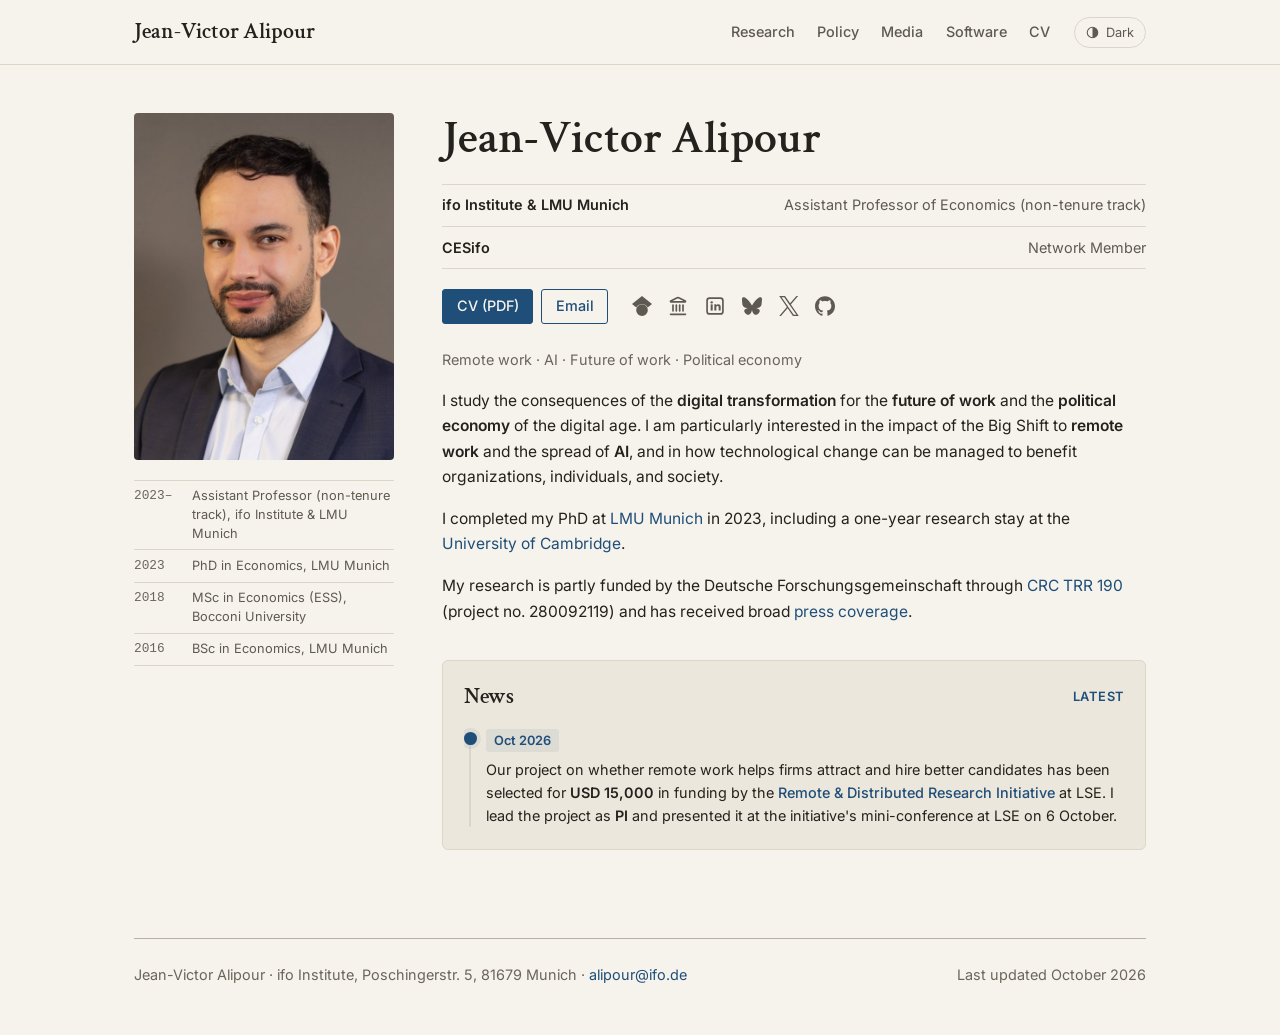
==== index.html @ 97f8abf2 "News: inline link, scrollable timeline that fades older items Co-Authored-By: Claude Opus 5.5 (1M co" ====
<!DOCTYPE html>
<html lang="en">
<head>
    <meta charset="UTF-8">
    <meta name="viewport" content="width=device-width, initial-scale=1.0">
    <script>try{var t=localStorage.getItem('theme');if(t==='dark'||(!t&&matchMedia('(prefers-color-scheme: dark)').matches))document.documentElement.dataset.theme='dark';}catch(e){}</script>
    <title>Jean-Victor Alipour</title>
    <meta name="description" content="Jean-Victor Alipour is an economist at the ifo Institute and LMU Munich working on remote work, AI, the future of work, and political economy.">
    <meta name="author" content="Jean-Victor Alipour">
    <link rel="canonical" href="https://jv-alipour.github.io/">
    <meta property="og:type" content="profile">
    <meta property="og:site_name" content="Jean-Victor Alipour">
    <meta property="og:title" content="Jean-Victor Alipour">
    <meta property="og:description" content="Jean-Victor Alipour is an economist at the ifo Institute and LMU Munich working on remote work, AI, the future of work, and political economy.">
    <meta property="og:url" content="https://jv-alipour.github.io/">
    <meta property="og:image" content="https://jv-alipour.github.io/img/og-image.jpg?v=4">
    <meta name="twitter:card" content="summary_large_image">
    <meta name="theme-color" content="#f6f3ec">
    <link rel="icon" href="data:image/svg+xml,%3Csvg xmlns='http://www.w3.org/2000/svg' viewBox='0 0 32 32'%3E%3Crect width='32' height='32' rx='5' fill='%231f4e79'/%3E%3Ctext x='16' y='21.5' font-family='Georgia,serif' font-size='13' fill='white' text-anchor='middle'%3EJVA%3C/text%3E%3C/svg%3E">
    <link rel="preload" href="fonts/inter-variable.woff2" as="font" type="font/woff2" crossorigin>
    <link rel="preload" href="fonts/crimson-text-600.woff2" as="font" type="font/woff2" crossorigin>
    <link rel="stylesheet" href="style.css">
    <script type="application/ld+json">{"@context": "https://schema.org", "@type": "Person", "name": "Jean-Victor Alipour", "jobTitle": "Assistant Professor of Economics", "affiliation": [{"@type": "ResearchOrganization", "name": "ifo Institute for Economic Research", "url": "https://www.ifo.de/en"}, {"@type": "CollegeOrUniversity", "name": "LMU Munich", "url": "https://www.lmu.de/en/"}], "alumniOf": [{"@type": "CollegeOrUniversity", "name": "LMU Munich"}, {"@type": "CollegeOrUniversity", "name": "Bocconi University"}], "email": "mailto:alipour@ifo.de", "url": "https://jv-alipour.github.io/", "image": "https://jv-alipour.github.io/img/portrait.jpg?v=4", "knowsAbout": ["Remote work", "Working from home", "Artificial intelligence", "Future of work", "Political economy", "Labor economics"], "sameAs": ["https://scholar.google.de/citations?user=8fLAH6QAAAAJ", "https://www.ifo.de/en/alipour-j", "https://www.cesifo.org/en/network-member/alipour-jean-victor", "https://www.linkedin.com/in/jean-victor-alipour", "https://bsky.app/profile/jvali.bsky.social", "https://twitter.com/AlipourJv", "https://github.com/jvali1"]}</script>
</head>
<body>
    <svg width="0" height="0" style="position:absolute" aria-hidden="true"><symbol id="i-scholar" viewBox="0 0 24 24"><g fill="currentColor"><path d="M5.242 13.769L0 9.5 12 0l12 9.5-5.242 4.269C17.548 11.249 14.978 9.5 12 9.5c-2.977 0-5.548 1.748-6.758 4.269zM12 10a7 7 0 1 0 0 14 7 7 0 0 0 0-14z"/></g></symbol><symbol id="i-bluesky" viewBox="0 0 24 24"><g fill="currentColor"><path d="M5.202 2.857C7.954 4.922 10.913 9.11 12 11.358c1.087-2.247 4.046-6.436 6.798-8.501C20.783 1.366 24 .213 24 3.883c0 .732-.42 6.156-.667 7.037-.856 3.061-3.978 3.842-6.755 3.37 4.854.826 6.089 3.562 3.422 6.299-5.065 5.196-7.28-1.304-7.847-2.97-.104-.305-.152-.448-.153-.327 0-.121-.05.022-.153.327-.568 1.666-2.782 8.166-7.847 2.97-2.667-2.737-1.432-5.473 3.422-6.3-2.777.473-5.899-.308-6.755-3.369C.42 10.04 0 4.615 0 3.883c0-3.67 3.217-2.517 5.202-1.026"/></g></symbol><symbol id="i-x" viewBox="0 0 24 24"><g fill="currentColor"><path d="M14.234 10.162 22.977 0h-2.072l-7.591 8.824L7.251 0H.258l9.168 13.343L.258 24H2.33l8.016-9.318L16.749 24h6.993zm-2.837 3.299-.929-1.329L3.076 1.56h3.182l5.965 8.532.929 1.329 7.754 11.09h-3.182z"/></g></symbol><symbol id="i-github" viewBox="0 0 24 24"><g fill="currentColor"><path d="M12 .297c-6.63 0-12 5.373-12 12 0 5.303 3.438 9.8 8.205 11.385.6.113.82-.258.82-.577 0-.285-.01-1.04-.015-2.04-3.338.724-4.042-1.61-4.042-1.61C4.422 18.07 3.633 17.7 3.633 17.7c-1.087-.744.084-.729.084-.729 1.205.084 1.838 1.236 1.838 1.236 1.07 1.835 2.809 1.305 3.495.998.108-.776.417-1.305.76-1.605-2.665-.3-5.466-1.332-5.466-5.93 0-1.31.465-2.38 1.235-3.22-.135-.303-.54-1.523.105-3.176 0 0 1.005-.322 3.3 1.23.96-.267 1.98-.399 3-.405 1.02.006 2.04.138 3 .405 2.28-1.552 3.285-1.23 3.285-1.23.645 1.653.24 2.873.12 3.176.765.84 1.23 1.91 1.23 3.22 0 4.61-2.805 5.625-5.475 5.92.42.36.81 1.096.81 2.22 0 1.606-.015 2.896-.015 3.286 0 .315.21.69.825.57C20.565 22.092 24 17.592 24 12.297c0-6.627-5.373-12-12-12"/></g></symbol><symbol id="i-tv" viewBox="0 0 24 24"><g fill="none" stroke="currentColor" stroke-width="2" stroke-linecap="round" stroke-linejoin="round"><path d="m17 2-5 5-5-5" /> <rect width="20" height="15" x="2" y="7" rx="2" /></g></symbol><symbol id="i-radio" viewBox="0 0 24 24"><g fill="none" stroke="currentColor" stroke-width="2" stroke-linecap="round" stroke-linejoin="round"><path d="M16.247 7.761a6 6 0 0 1 0 8.478" /> <path d="M19.075 4.933a10 10 0 0 1 0 14.134" /> <path d="M4.925 19.067a10 10 0 0 1 0-14.134" /> <path d="M7.753 16.239a6 6 0 0 1 0-8.478" /> <circle cx="12" cy="12" r="2" /></g></symbol><symbol id="i-print" viewBox="0 0 24 24"><g fill="none" stroke="currentColor" stroke-width="2" stroke-linecap="round" stroke-linejoin="round"><path d="M15 18h-5" /> <path d="M18 14h-8" /> <path d="M4 22h16a2 2 0 0 0 2-2V4a2 2 0 0 0-2-2H8a2 2 0 0 0-2 2v16a2 2 0 0 1-4 0v-9a2 2 0 0 1 2-2h2" /> <rect width="8" height="4" x="10" y="6" rx="1" /></g></symbol><symbol id="i-podcast" viewBox="0 0 24 24"><g fill="none" stroke="currentColor" stroke-width="2" stroke-linecap="round" stroke-linejoin="round"><path d="M3 14h3a2 2 0 0 1 2 2v3a2 2 0 0 1-2 2H5a2 2 0 0 1-2-2v-7a9 9 0 0 1 18 0v7a2 2 0 0 1-2 2h-1a2 2 0 0 1-2-2v-3a2 2 0 0 1 2-2h3" /></g></symbol><symbol id="i-ifo" viewBox="0 0 24 24"><g fill="none" stroke="currentColor" stroke-width="2" stroke-linecap="round" stroke-linejoin="round"><path d="M10 18v-7" /> <path d="M11.119 2.205a2 2 0 0 1 1.762 0l7.84 3.846A.5.5 0 0 1 20.5 7h-17a.5.5 0 0 1-.22-.949z" /> <path d="M14 18v-7" /> <path d="M18 18v-7" /> <path d="M3 22h18" /> <path d="M6 18v-7" /></g></symbol><symbol id="i-mail" viewBox="0 0 24 24"><g fill="none" stroke="currentColor" stroke-width="2" stroke-linecap="round" stroke-linejoin="round"><path d="m22 7-8.991 5.727a2 2 0 0 1-2.009 0L2 7" /> <rect x="2" y="4" width="20" height="16" rx="2" /></g></symbol><symbol id="i-doc" viewBox="0 0 24 24"><g fill="none" stroke="currentColor" stroke-width="2" stroke-linecap="round" stroke-linejoin="round"><path d="M6 22a2 2 0 0 1-2-2V4a2 2 0 0 1 2-2h8a2.4 2.4 0 0 1 1.704.706l3.588 3.588A2.4 2.4 0 0 1 20 8v12a2 2 0 0 1-2 2z" /> <path d="M14 2v5a1 1 0 0 0 1 1h5" /> <path d="M10 9H8" /> <path d="M16 13H8" /> <path d="M16 17H8" /></g></symbol><symbol id="i-pen" viewBox="0 0 24 24"><g fill="none" stroke="currentColor" stroke-width="2" stroke-linecap="round" stroke-linejoin="round"><path d="M13 21h8" /> <path d="M21.174 6.812a1 1 0 0 0-3.986-3.987L3.842 16.174a2 2 0 0 0-.5.83l-1.321 4.352a.5.5 0 0 0 .623.622l4.353-1.32a2 2 0 0 0 .83-.497z" /></g></symbol><symbol id="i-linkedin" viewBox="0 0 24 24"><rect x="2.5" y="2.5" width="19" height="19" rx="3" fill="none" stroke="currentColor" stroke-width="2"/><g fill="currentColor"><circle cx="8" cy="7.6" r="1.4"/><rect x="6.8" y="10" width="2.4" height="7.5"/><path d="M11.2 10h2.3v1.1c.5-.8 1.4-1.3 2.5-1.3 1.9 0 2.8 1.2 2.8 3.3v4.4h-2.4v-4c0-1-.4-1.6-1.2-1.6-.9 0-1.6.6-1.6 1.7v3.9h-2.4z"/></g></symbol></svg>
    <a class="skip" href="#main">Skip to content</a>
    <header class="nav-container">
        <nav class="site-nav" aria-label="Main">
            <a href="index.html" class="logo">Jean-Victor Alipour</a>
            <ul class="nav-links" id="navLinks">
                <li><a href="research.html">Research</a></li>
                <li><a href="policy.html">Policy</a></li>
                <li><a href="media.html">Media</a></li>
                <li><a href="software.html">Software</a></li>
                <li><a href="cv/cv_alipour.pdf" target="_blank" rel="noopener">CV</a></li>
            </ul>
            <button class="theme-toggle" type="button" aria-label="Switch to dark theme"><svg viewBox="0 0 16 16" aria-hidden="true"><circle cx="8" cy="8" r="6.5" fill="none" stroke="currentColor" stroke-width="1.3"/><path d="M8 1.5a6.5 6.5 0 0 1 0 13z" fill="currentColor"/></svg><span class="theme-label">Dark</span></button>
            <button class="menu-toggle" type="button" onclick="toggleMenu()" aria-label="Menu" aria-controls="navLinks" aria-expanded="false">
                <span></span><span></span><span></span>
            </button>
        </nav>
    </header>

    <main class="main-container" id="main">
        <div class="hero">
            <div class="profile-section">
                <img src="img/portrait.jpg?v=4" alt="Portrait of Jean-Victor Alipour" class="profile-img" width="600" height="800">
                <ol class="mini-cv" aria-label="Career">
                    <li><span class="mini-cv-year">2023–</span><span>Assistant Professor (non-tenure track), ifo Institute &amp; LMU Munich</span></li>
                    <li><span class="mini-cv-year">2023</span><span>PhD in Economics, LMU Munich</span></li>
                    <li><span class="mini-cv-year">2018</span><span>MSc in Economics (ESS), Bocconi University</span></li>
                    <li><span class="mini-cv-year">2016</span><span>BSc in Economics, LMU Munich</span></li>
                </ol>
            </div>
            <div class="content-section">
                <h1>Jean-Victor Alipour</h1>
                <div class="aff-rows">
                    <div class="aff"><b>ifo Institute &amp; LMU Munich</b><span>Assistant Professor of Economics (non-tenure track)</span></div>
                    <div class="aff"><b>CESifo</b><span>Network Member</span></div>
                </div>
                <div class="cta">
                    <a class="btn btn-primary" href="cv/cv_alipour.pdf" target="_blank" rel="noopener">CV (PDF)</a>
                    <a class="btn" href="mailto:alipour@ifo.de">Email</a>
                    <span class="profile-icons"><a class="icon-link" href="https://scholar.google.de/citations?user=8fLAH6QAAAAJ" target="_blank" rel="noopener" aria-label="Google Scholar" title="Google Scholar"><svg class="icon" aria-hidden="true" focusable="false"><use href="#i-scholar"/></svg></a><a class="icon-link" href="https://www.ifo.de/en/alipour-j" target="_blank" rel="noopener" aria-label="ifo profile" title="ifo profile"><svg class="icon" aria-hidden="true" focusable="false"><use href="#i-ifo"/></svg></a><a class="icon-link" href="https://www.linkedin.com/in/jean-victor-alipour" target="_blank" rel="noopener" aria-label="LinkedIn" title="LinkedIn"><svg class="icon" aria-hidden="true" focusable="false"><use href="#i-linkedin"/></svg></a><a class="icon-link" href="https://bsky.app/profile/jvali.bsky.social" target="_blank" rel="noopener" aria-label="Bluesky" title="Bluesky"><svg class="icon" aria-hidden="true" focusable="false"><use href="#i-bluesky"/></svg></a><a class="icon-link" href="https://twitter.com/AlipourJv" target="_blank" rel="noopener" aria-label="X (Twitter)" title="X (Twitter)"><svg class="icon" aria-hidden="true" focusable="false"><use href="#i-x"/></svg></a><a class="icon-link" href="https://github.com/jvali1" target="_blank" rel="noopener" aria-label="GitHub" title="GitHub"><svg class="icon" aria-hidden="true" focusable="false"><use href="#i-github"/></svg></a></span>
                </div>

                <p class="keywords">Remote work · AI · Future of work · Political economy</p>
                <div class="bio">
                    <p>I study the consequences of the <strong>digital transformation</strong> for the <strong>future of work</strong> and the <strong>political economy</strong> of the digital age. I am particularly interested in the impact of the Big Shift to <strong>remote work</strong> and the spread of <strong>AI</strong>, and in how technological change can be managed to benefit organizations, individuals, and society.</p>
                    <p>I completed my PhD at <a href="https://www.en.econ.uni-muenchen.de/news/index.html" target="_blank" rel="noopener">LMU Munich</a> in 2023, including a one-year research stay at the <a href="https://www.econ.cam.ac.uk/" target="_blank" rel="noopener">University of Cambridge</a>.</p>
                    <p>My research is partly funded by the Deutsche Forschungsgemeinschaft through <a href="https://rationality-and-competition.de/projects/b-firms/b10/" target="_blank" rel="noopener">CRC TRR 190</a> (project no. 280092119) and has received broad <a href="media.html">press coverage</a>.</p>
                </div>

                <section class="news" aria-labelledby="news-head">
                    <div class="news-top">
                        <h2 class="news-head" id="news-head">News</h2>
                        <span class="news-tag">Latest</span>
                    </div>
                    <div class="news-scroll" tabindex="0" aria-label="News, newest first">
                    <ol class="news-list">
                        <li class="news-item is-new">
                            <time class="news-date" datetime="2026-10">Oct 2026</time>
                            <p>Our project on whether remote work helps firms attract and hire better candidates has been selected for <strong>USD 15,000</strong> in funding by the <a href="https://www.lse.ac.uk/management/events/research-events/remote-distributed-research-initiative" target="_blank" rel="noopener">Remote &amp; Distributed Research Initiative</a> at LSE. I lead the project as <strong>PI</strong> and presented it at the initiative's mini-conference at LSE on 6 October.</p>
                        </li>
                    </ol>
                    </div>
                </section>
            </div>
        </div>

    </main>

    <footer class="site-footer">
        <div class="site-footer-inner">
            <p>Jean-Victor Alipour · ifo Institute, Poschingerstr. 5, 81679 Munich · <a href="mailto:alipour@ifo.de">alipour@ifo.de</a></p>
            <p>Last updated October 2026</p>
        </div>
    </footer>

    <script src="script.js"></script>
</body>
</html>
---- style.css ----
/* ==========================================================================
   Jean-Victor Alipour — personal site
   ========================================================================== */

/* Self-hosted fonts (SIL Open Font License) */
@font-face {
    font-family: 'Crimson Text';
    font-style: normal;
    font-weight: 400;
    font-display: swap;
    src: url('fonts/crimson-text-400.woff2') format('woff2');
}
@font-face {
    font-family: 'Crimson Text';
    font-style: italic;
    font-weight: 400;
    font-display: swap;
    src: url('fonts/crimson-text-400-italic.woff2') format('woff2');
}
@font-face {
    font-family: 'Crimson Text';
    font-style: normal;
    font-weight: 600;
    font-display: swap;
    src: url('fonts/crimson-text-600.woff2') format('woff2');
}
@font-face {
    font-family: 'Inter';
    font-style: normal;
    font-weight: 400 600;
    font-display: swap;
    src: url('fonts/inter-variable.woff2') format('woff2');
}

:root {
    --bg: #f6f3ec;
    --surface: #ece7dc;
    --text: #24221e;
    --muted: #5f5a51;
    --faint: #6b655b;
    --line: #ddd6c8;
    --rule: #b9b1a2;
    --accent: #1f4e79;
    --accent-soft: rgba(31, 78, 121, 0.08);
    --serif: 'Crimson Text', Georgia, 'Times New Roman', serif;
    --sans: 'Inter', system-ui, -apple-system, 'Segoe UI', sans-serif;
    --mono: ui-monospace, 'Cascadia Mono', Consolas, 'SF Mono', Menlo, monospace;
    color-scheme: light;
}

:root[data-theme="dark"] {
    --bg: #191918;
    --surface: #232321;
    --text: #eee9df;
    --muted: #bdb8ad;
    --faint: #8f8a80;
    --line: #393934;
    --rule: #57554e;
    --accent: #8fb8e0;
    --accent-soft: rgba(143, 184, 224, 0.14);
    color-scheme: dark;
}

*, *::before, *::after { box-sizing: border-box; }

html { scroll-behavior: smooth; }

body {
    margin: 0;
    background: var(--bg);
    color: var(--text);
    font-family: var(--sans);
    font-size: 15.5px;
    line-height: 1.65;
    -webkit-font-smoothing: antialiased;
}

a {
    color: var(--accent);
    text-decoration: none;
    text-underline-offset: 3px;
}
a:hover { text-decoration: underline; }

button { font: inherit; }

:focus-visible {
    outline: 2px solid var(--accent);
    outline-offset: 2px;
}

.visually-hidden {
    position: absolute !important;
    width: 1px;
    height: 1px;
    overflow: hidden;
    clip: rect(0 0 0 0);
    white-space: nowrap;
}

.skip {
    position: absolute;
    left: -999px;
    top: 0;
}
.skip:focus {
    left: 1rem;
    top: 1rem;
    z-index: 20;
    background: var(--bg);
    border: 1px solid var(--accent);
    padding: 0.4rem 0.8rem;
}

/* --------------------------------------------------------------------------
   Navigation
   -------------------------------------------------------------------------- */

.nav-container {
    position: sticky;
    top: 0;
    z-index: 10;
    background: var(--bg);
    border-bottom: 1px solid var(--line);
}

nav.site-nav {
    position: relative;
    max-width: 1060px;
    margin: 0 auto;
    padding: 0.9rem 1.5rem;
    display: flex;
    align-items: center;
    gap: 1.5rem;
}

.logo {
    font-family: var(--serif);
    font-size: 1.35rem;
    font-weight: 600;
    color: var(--text);
    margin-right: auto;
    white-space: nowrap;
}
.logo:hover { text-decoration: none; color: var(--accent); }

.nav-links {
    list-style: none;
    margin: 0;
    padding: 0;
    display: flex;
    gap: 1.4rem;
}

.nav-links a {
    position: relative;
    color: var(--muted);
    font-size: 0.9rem;
    font-weight: 500;
    padding: 0.2rem 0;
}
.nav-links a:hover,
.nav-links a[aria-current="page"] { color: var(--text); text-decoration: none; }

.nav-links a::after {
    content: "";
    position: absolute;
    left: 0;
    right: 0;
    bottom: -2px;
    height: 1px;
    background: var(--accent);
    transform: scaleX(0);
    transition: transform 0.2s ease;
}
.nav-links a:hover::after,
.nav-links a[aria-current="page"]::after { transform: scaleX(1); }

.theme-toggle {
    display: inline-flex;
    align-items: center;
    gap: 0.4rem;
    background: none;
    border: 1px solid var(--line);
    border-radius: 999px;
    color: var(--muted);
    font-size: 0.8rem;
    padding: 0.25rem 0.7rem;
    cursor: pointer;
}
.theme-toggle:hover { color: var(--text); border-color: var(--rule); }
.theme-toggle svg { width: 13px; height: 13px; }

.menu-toggle {
    display: none;
    flex-direction: column;
    gap: 4px;
    background: none;
    border: 0;
    padding: 6px;
    cursor: pointer;
}
.menu-toggle span {
    display: block;
    width: 20px;
    height: 2px;
    background: var(--text);
}

/* --------------------------------------------------------------------------
   Layout
   -------------------------------------------------------------------------- */

.main-container {
    max-width: 1060px;
    margin: 0 auto;
    padding: 3rem 1.5rem 0;
}

.section-title {
    font-family: var(--serif);
    font-size: 2rem;
    font-weight: 600;
    line-height: 1.2;
    margin: 0 0 1.5rem;
    padding-bottom: 0.5rem;
    border-bottom: 1px solid var(--rule);
    scroll-margin-top: 5rem;
}
.section-title:not(:first-child) { margin-top: 3.5rem; }

.section-note {
    color: var(--muted);
    font-size: 0.9rem;
    margin: -1rem 0 1rem;
}

.page-intro {
    color: var(--muted);
    max-width: 680px;
    margin: -0.5rem 0 2rem;
}

/* --------------------------------------------------------------------------
   Hero
   -------------------------------------------------------------------------- */

.hero {
    display: grid;
    grid-template-columns: 260px 1fr;
    gap: 3rem;
    align-items: start;
    margin-bottom: 3rem;
}

.profile-img {
    width: 100%;
    height: auto;
    aspect-ratio: 3 / 4;
    object-fit: cover;
    border-radius: 4px;
    background: var(--surface);
    display: block;
}

.profile-fallback {
    width: 100%;
    aspect-ratio: 3 / 4;
    border-radius: 4px;
    background: var(--surface);
    color: var(--faint);
    font-family: var(--serif);
    font-size: 4rem;
    display: flex;
    align-items: center;
    justify-content: center;
}

.mini-cv {
    list-style: none;
    margin: 1.25rem 0 0;
    padding: 0;
    font-size: 0.8rem;
    line-height: 1.45;
    color: var(--muted);
}
.mini-cv li {
    display: grid;
    grid-template-columns: 3.1rem 1fr;
    gap: 0.5rem;
    padding: 0.4rem 0;
    border-top: 1px solid var(--line);
}
.mini-cv li:last-child { border-bottom: 1px solid var(--line); }
.mini-cv-year { font-family: var(--mono); color: var(--faint); }

.content-section h1 {
    font-family: var(--serif);
    font-size: clamp(2.2rem, 4vw, 2.9rem);
    font-weight: 600;
    line-height: 1.1;
    margin: 0 0 1.2rem;
}

.aff-rows {
    border-top: 1px solid var(--line);
    margin-bottom: 1.2rem;
}

.aff {
    display: flex;
    flex-wrap: wrap;
    gap: 0.25rem 1rem;
    justify-content: space-between;
    padding: 0.55rem 0;
    border-bottom: 1px solid var(--line);
    font-size: 0.9rem;
}
.aff b { font-weight: 600; }
.aff > span { color: var(--muted); }
.aff-label { color: var(--faint); }

.aff-links { display: flex; flex-wrap: wrap; }
.aff-links a + a::before {
    content: "·";
    color: var(--faint);
    margin: 0 0.5rem;
}

.cta {
    display: flex;
    flex-wrap: wrap;
    gap: 0.5rem;
    margin: 0 0 1.5rem;
}
.btn {
    display: inline-block;
    border: 1px solid var(--accent);
    border-radius: 3px;
    padding: 0.3rem 0.85rem;
    font-size: 0.9rem;
    font-weight: 500;
}
.btn:hover { background: var(--accent-soft); text-decoration: none; }
.btn-primary { background: var(--accent); color: var(--bg); }
.btn-primary:hover { background: var(--accent); color: var(--bg); opacity: 0.9; }

.keywords {
    font-size: 0.9rem;
    color: var(--faint);
    margin: 0 0 1rem;
}

.bio p { margin: 0 0 1rem; }
.bio strong { font-weight: 600; color: var(--text); }

.news {
    margin-top: 2.25rem;
    padding: 1.1rem 1.3rem 0.4rem;
    background: var(--surface);
    border-radius: 6px;
    border: 1px solid var(--line);
}
.news-top {
    display: flex;
    align-items: center;
    justify-content: space-between;
    margin-bottom: 0.8rem;
}
.news-head {
    font-family: var(--serif);
    font-size: 1.35rem;
    font-weight: 600;
    margin: 0;
}
.news-tag {
    font-size: 0.8rem;
    font-weight: 600;
    letter-spacing: 0.06em;
    text-transform: uppercase;
    color: var(--accent);
}
.news-list {
    list-style: none;
    margin: 0;
    padding: 0 0 0 1.4rem;
    position: relative;
}
.news-list::before {                     /* timeline rail */
    content: "";
    position: absolute;
    left: 0.35rem;
    top: 0.45rem;
    bottom: 1rem;
    width: 2px;
    background: var(--line);
    border-radius: 1px;
}
.news-item {
    position: relative;
    padding: 0 0 1rem;
}
.news-item::before {                     /* timeline dot */
    content: "";
    position: absolute;
    left: -1.4rem;
    top: 0.3rem;
    width: 0.8rem;
    height: 0.8rem;
    border-radius: 50%;
    background: var(--bg);
    border: 2px solid var(--rule);
    box-sizing: border-box;
}
.news-item.is-new::before {
    background: var(--accent);
    border-color: var(--accent);
    box-shadow: 0 0 0 4px var(--accent-soft);
    animation: news-pulse 2.4s ease-out 3;
}
@keyframes news-pulse {
    0% { box-shadow: 0 0 0 0 var(--accent-soft); }
    70% { box-shadow: 0 0 0 9px rgba(0, 0, 0, 0); }
    100% { box-shadow: 0 0 0 4px var(--accent-soft); }
}
.news-date {
    display: inline-block;
    font-size: 0.8rem;
    font-weight: 600;
    color: var(--accent);
    background: var(--accent-soft);
    border-radius: 3px;
    padding: 0.05rem 0.5rem;
    margin-bottom: 0.35rem;
}
.news-item p { margin: 0; font-size: 0.9rem; line-height: 1.6; }
.news-item strong { font-weight: 600; color: var(--text); }
.news-item p a { font-weight: 500; }

/* show the newest ~3 items; older ones are reached by scrolling and fade with age */
.news-scroll {
    max-height: 21rem;
    overflow-y: auto;
    overscroll-behavior: contain;
    scrollbar-width: thin;
    scrollbar-color: var(--rule) transparent;
    margin-right: -0.6rem;
    padding-right: 0.6rem;
}
.news-scroll.has-more {
    -webkit-mask-image: linear-gradient(to bottom, #000 calc(100% - 3.5rem), transparent);
    mask-image: linear-gradient(to bottom, #000 calc(100% - 3.5rem), transparent);
}
.news-scroll.has-prev {
    -webkit-mask-image: linear-gradient(to bottom, transparent, #000 2.5rem);
    mask-image: linear-gradient(to bottom, transparent, #000 2.5rem);
}
.news-scroll.has-prev.has-more {
    -webkit-mask-image: linear-gradient(to bottom, transparent, #000 2.5rem, #000 calc(100% - 3.5rem), transparent);
    mask-image: linear-gradient(to bottom, transparent, #000 2.5rem, #000 calc(100% - 3.5rem), transparent);
}
.news-item { transition: opacity 0.2s ease; }
.news-item:nth-child(3) { opacity: 0.85; }
.news-item:nth-child(4) { opacity: 0.7; }
.news-item:nth-child(n+5) { opacity: 0.55; }
.news-item:hover,
.news-item:focus-within { opacity: 1; }

/* --------------------------------------------------------------------------
   Section index
   -------------------------------------------------------------------------- */

.section-index {
    display: flex;
    flex-wrap: wrap;
    gap: 0.5rem 2rem;
    padding: 1rem 0;
    margin-bottom: 1rem;
    border-top: 1px solid var(--line);
    border-bottom: 1px solid var(--line);
}
.section-index a {
    color: var(--text);
    font-size: 0.9rem;
    font-weight: 500;
}
.section-index span {
    font-family: var(--mono);
    font-size: 0.8rem;
    color: var(--faint);
    margin-right: 0.5rem;
}

/* --------------------------------------------------------------------------
   Papers
   -------------------------------------------------------------------------- */

.paper-item {
    padding: 1.3rem 0;
    border-bottom: 1px solid var(--line);
}
.paper-item:last-child { border-bottom: 0; }

.paper-title {
    font-family: var(--serif);
    font-size: 1.3rem;
    font-weight: 600;
    line-height: 1.3;
    margin: 0 0 0.3rem;
}
.paper-title a { color: var(--text); }
.paper-title a:hover { color: var(--accent); }

.paper-authors {
    color: var(--muted);
    font-size: 0.9rem;
}
.paper-authors a { color: var(--muted); text-decoration: underline; text-decoration-color: var(--rule); }
.paper-authors a:hover { color: var(--accent); text-decoration-color: currentColor; }

.paper-venue {
    font-size: 0.9rem;
    margin-top: 0.15rem;
}

.paper-state {
    margin-top: 0.35rem;
    font-size: 0.9rem;
}

.paper-status {
    display: inline-block;
    font-size: 0.8rem;
    font-weight: 500;
    color: var(--accent);
    background: var(--accent-soft);
    border-radius: 3px;
    padding: 0.08rem 0.5rem;
    margin-right: 0.35rem;
}

.status-journal {
    font-family: var(--serif);
    font-size: 1rem;
    color: var(--muted);
}

.paper-links {
    display: flex;
    flex-wrap: wrap;
    align-items: center;
    gap: 0.4rem 0.9rem;
    margin-top: 0.6rem;
    font-size: 0.9rem;
}

.paper-meta {
    font-size: 0.9rem;
    color: var(--muted);
    margin-top: 0.5rem;
}
.meta-label { color: var(--faint); }

.abstract-toggle {
    background: none;
    border: 1px solid var(--line);
    border-radius: 3px;
    color: var(--muted);
    font-size: 0.8rem;
    padding: 0.1rem 0.6rem;
    cursor: pointer;
}
.abstract-toggle::after { content: " ▾"; }
.abstract-toggle[aria-expanded="true"]::after { content: " ▴"; }
.abstract-toggle:hover { color: var(--text); border-color: var(--rule); }
.abstract-toggle[aria-expanded="true"] { color: var(--accent); border-color: var(--accent); }

.paper-abstract {
    margin-top: 0.8rem;
    padding: 0.9rem 1.1rem;
    background: var(--surface);
    border-left: 2px solid var(--accent);
    font-size: 0.9rem;
    line-height: 1.7;
    color: var(--muted);
}

.paper-bibtex {
    margin: 0.8rem 0 0;
    padding: 0.9rem 1.1rem;
    background: var(--surface);
    border-left: 2px solid var(--rule);
    font-family: var(--mono);
    font-size: 0.8rem;
    line-height: 1.55;
    color: var(--muted);
    overflow-x: auto;
    white-space: pre;
}

/* --------------------------------------------------------------------------
   Lists (policy, software)
   -------------------------------------------------------------------------- */

.entry-list {
    list-style: none;
    margin: 0;
    padding: 0;
}
.entry-list li {
    padding: 0.8rem 0;
    border-bottom: 1px solid var(--line);
}
.entry-list li:last-child { border-bottom: 0; }

.entry-title {
    font-weight: 500;
    color: var(--text);
}
a.entry-title:hover { color: var(--accent); }

.entry-meta {
    display: block;
    color: var(--muted);
    font-size: 0.9rem;
}

.software-name {
    font-family: var(--mono);
    font-weight: 500;
}

/* --------------------------------------------------------------------------
   Media page
   -------------------------------------------------------------------------- */

.outlets {
    font-size: 0.9rem;
    color: var(--muted);
    padding: 0.9rem 1.1rem;
    background: var(--surface);
    border-radius: 4px;
    margin: 0 0 1.5rem;
}
.outlets b { color: var(--text); font-weight: 600; }

.media-tools {
    position: sticky;
    top: 3.6rem;
    z-index: 5;
    background: var(--bg);
    padding: 0.6rem 0;
    border-bottom: 1px solid var(--line);
    display: flex;
    flex-wrap: wrap;
    justify-content: space-between;
    gap: 0.5rem 1.5rem;
}

.filters {
    display: flex;
    flex-wrap: wrap;
    gap: 0.4rem;
}
.filters button {
    background: none;
    border: 1px solid var(--line);
    border-radius: 999px;
    color: var(--muted);
    font-size: 0.8rem;
    padding: 0.15rem 0.75rem;
    cursor: pointer;
}
.filters button:hover { border-color: var(--rule); color: var(--text); }
.filters button[aria-pressed="true"] {
    background: var(--accent);
    border-color: var(--accent);
    color: var(--bg);
}

.year-jump {
    display: flex;
    flex-wrap: wrap;
    gap: 0.2rem 0.7rem;
    font-family: var(--mono);
    font-size: 0.8rem;
    align-items: center;
}

.media-year h2 {
    font-family: var(--mono);
    font-size: 0.9rem;
    font-weight: 500;
    color: var(--faint);
    margin: 2rem 0 0.3rem;
    scroll-margin-top: 7.5rem;
}

.media-list {
    list-style: none;
    margin: 0;
    padding: 0;
}
.media-list li {
    display: grid;
    grid-template-columns: 4.5rem 1.25rem 1fr;
    gap: 0.6rem;
    padding: 0.55rem 0;
    border-bottom: 1px solid var(--line);
    font-size: 0.9rem;
}
.media-date {
    font-family: var(--mono);
    font-size: 0.8rem;
    color: var(--faint);
    padding-top: 0.15rem;
}
.media-outlet { font-weight: 600; }
span.media-outlet { color: var(--text); }
.media-headline { display: block; color: var(--muted); }
.media-icon { color: var(--faint); padding-top: 0.1rem; }
.media-icon .icon { width: 1.1rem; height: 1.1rem; }

.media-empty { color: var(--muted); padding: 1rem 0; }

/* --------------------------------------------------------------------------
   TV screenshots
   -------------------------------------------------------------------------- */

.shot {
    margin: 0;
}
.shot img {
    display: block;
    width: 100%;
    height: auto;
    aspect-ratio: 16 / 9;
    object-fit: cover;
    border-radius: 4px;
    background: var(--surface);
}
.shot a:hover img { outline: 2px solid var(--accent); outline-offset: 2px; }
.shot figcaption {
    margin-top: 0.45rem;
    font-size: 0.8rem;
    line-height: 1.4;
    color: var(--faint);
}
.shot figcaption b { color: var(--text); font-weight: 600; }
.shot figcaption span { display: block; color: var(--muted); }

.highlights {
    display: grid;
    grid-template-columns: repeat(auto-fit, minmax(210px, 1fr));
    gap: 1.25rem;
    margin: 0 0 1.75rem;
}

.shot-row {
    display: grid;
    grid-template-columns: repeat(auto-fit, minmax(200px, 260px));
    gap: 1rem;
    margin-top: 0.8rem;
}

.paper-item.has-figure,
.entry-list li.has-figure {
    display: grid;
    grid-template-columns: minmax(0, 1fr) 240px;
    gap: 0.5rem 2rem;
    align-items: start;
}
.shot-side { margin: 0.2rem 0 0; }
.shot-below { max-width: 260px; margin: 0.8rem 0 0; }
.shot-side img { aspect-ratio: auto; object-fit: contain; }

.entry-meta .outlet { color: var(--text); font-weight: 600; }
.entry-meta a.coauthor,
.paper-authors a.coauthor { color: inherit; text-decoration: underline; text-decoration-color: var(--rule); text-underline-offset: 3px; }
.entry-meta a.coauthor:hover,
.paper-authors a.coauthor:hover { color: var(--accent); text-decoration-color: currentColor; }

.shot-inline {
    max-width: 260px;
    margin-top: 0.8rem;
}
.shot-inline img { aspect-ratio: auto; object-fit: contain; }

/* --------------------------------------------------------------------------
   Icons, pills, badges, findings, policy groups
   -------------------------------------------------------------------------- */

.icon {
    width: 1em;
    height: 1em;
    vertical-align: -0.15em;
    flex: none;
}

.profile-icons {
    display: inline-flex;
    align-items: center;
    gap: 0.35rem;
    margin-left: 0.6rem;
}
.icon-link {
    display: inline-flex;
    padding: 0.35rem;
    border-radius: 4px;
    color: var(--muted);
}
.icon-link .icon { width: 1.25rem; height: 1.25rem; }
.icon-link:hover { color: var(--accent); background: var(--accent-soft); text-decoration: none; }

.pill {
    display: inline-block;
    font-size: 0.8rem;
    font-weight: 500;
    line-height: 1.4;
    color: var(--muted);
    border: 1px solid var(--line);
    border-radius: 3px;
    padding: 0 0.4rem;
    vertical-align: 0.05em;
}
.pill-python { color: #2b5b84; border-color: #9fb7cf; }
.pill-stata { color: #1a5f91; border-color: #a6c1d6; }
:root[data-theme="dark"] .pill-python,
:root[data-theme="dark"] .pill-stata { color: var(--accent); border-color: var(--rule); }

.paper-takeaway {
    margin: 0.4rem 0 0;
    font-size: 0.9rem;
    color: var(--text);
    padding-left: 0.7rem;
    border-left: 2px solid var(--accent);
}

/* collapsed "until-found" panels must not leave empty padded boxes */
.paper-abstract[hidden],
.paper-bibtex[hidden] {
    padding: 0;
    margin: 0;
    border: 0;
}

.sub-head {
    font-family: var(--serif);
    font-size: 1.3rem;
    font-weight: 600;
    margin: 2.25rem 0 0.5rem;
}

.featured-list li.featured {
    background: var(--surface);
    border: 0;
    border-radius: 4px;
    padding: 0.9rem 1.1rem;
    margin-bottom: 0.75rem;
}
.featured-list li.featured .entry-title { font-family: var(--serif); font-size: 1.3rem; font-weight: 600; line-height: 1.3; }

.coverage { font-size: 0.9rem; color: var(--muted); margin-top: 0.2rem; }
.coverage summary { cursor: pointer; color: var(--faint); width: max-content; }
.coverage summary:hover { color: var(--accent); }
.coverage[open] summary { margin-bottom: 0.2rem; }

.outlet-badges {
    display: flex;
    flex-wrap: wrap;
    gap: 0.4rem;
    margin: 0 0 1rem;
}
.outlet-badges button,
.filters button {
    display: inline-flex;
    align-items: center;
    gap: 0.35rem;
    background: none;
    border: 1px solid var(--line);
    border-radius: 999px;
    color: var(--text);
    font-size: 0.8rem;
    font-weight: 600;
    letter-spacing: 0.02em;
    padding: 0.25rem 0.75rem;
    cursor: pointer;
}
.outlet-badges button span,
.filters button span { font-weight: 400; color: var(--faint); }
.outlet-badges button:hover,
.filters button:hover { border-color: var(--rule); }
.outlet-badges button[aria-pressed="true"],
.filters button[aria-pressed="true"] {
    background: var(--accent);
    border-color: var(--accent);
    color: var(--bg);
}
.outlet-badges button[aria-pressed="true"] span,
.filters button[aria-pressed="true"] span { color: var(--bg); opacity: 0.8; }

/* --------------------------------------------------------------------------
   Footer
   -------------------------------------------------------------------------- */

.site-footer {
    max-width: 1060px;
    margin: 4rem auto 0;
    padding: 1.5rem 1.5rem 3rem;
}
.site-footer-inner {
    border-top: 1px solid var(--rule);
    padding-top: 1.5rem;
    display: flex;
    flex-wrap: wrap;
    justify-content: space-between;
    gap: 0.5rem 1rem;
    font-size: 0.9rem;
    color: var(--faint);
}
.site-footer p { margin: 0; }

/* --------------------------------------------------------------------------
   Responsive
   -------------------------------------------------------------------------- */

@media (max-width: 820px) {
    .menu-toggle { display: flex; }

    .nav-links {
        display: none;
        position: absolute;
        top: 100%;
        left: 0;
        right: 0;
        flex-direction: column;
        gap: 0;
        background: var(--bg);
        border-bottom: 1px solid var(--line);
        padding: 0.5rem 1.5rem 1rem;
    }
    .nav-links.open { display: flex; }
    .nav-links a { display: block; padding: 0.6rem 0; font-size: 1rem; }
    .nav-links a::after { display: none; }

    .theme-label { display: none; }

    .hero {
        grid-template-columns: 1fr;
        gap: 1.75rem;
    }
    /* phone/tablet: photo, then name and bio, then the mini CV */
    .profile-section { display: contents; }
    .profile-img, .profile-fallback { max-width: 220px; order: 0; }
    .content-section { order: 1; }
    .mini-cv { order: 2; margin-top: 0; }
    .profile-fallback { display: none; }

    .paper-item.has-figure,
    .entry-list li.has-figure { grid-template-columns: 1fr; }
    .shot-side { max-width: 260px; margin-top: 0.6rem; }

    .main-container { padding-top: 2rem; }

    .media-tools { position: static; }
}

@media (max-width: 480px) {
    body { font-size: 15px; }
    nav.site-nav { padding: 0.75rem 1rem; gap: 0.75rem; }
    .main-container { padding: 1.5rem 1rem 0; }
    .site-footer { padding: 1.5rem 1rem 2.5rem; }
    .profile-img { max-width: 150px; }
    .content-section h1 { font-size: 2rem; }
    .aff { flex-direction: column; gap: 0; }
    .profile-icons { margin-left: 0; width: 100%; }
    .section-title { font-size: 1.7rem; }

    .highlights {
        display: flex;
        overflow-x: auto;
        scroll-snap-type: x mandatory;
        gap: 0.9rem;
        padding-bottom: 0.4rem;
    }
    .highlights .shot { flex: 0 0 75%; scroll-snap-align: start; }

    .filters, .outlet-badges { flex-wrap: nowrap; overflow-x: auto; padding-bottom: 0.3rem; }
    .filters button, .outlet-badges button { flex: none; }

    .media-list li { grid-template-columns: 1.25rem 1fr; row-gap: 0.1rem; }
    .media-date { grid-column: 1 / -1; }
}

@media (prefers-reduced-motion: reduce) {
    html { scroll-behavior: auto; }
    *, *::before, *::after { transition: none !important; animation: none !important; }
}
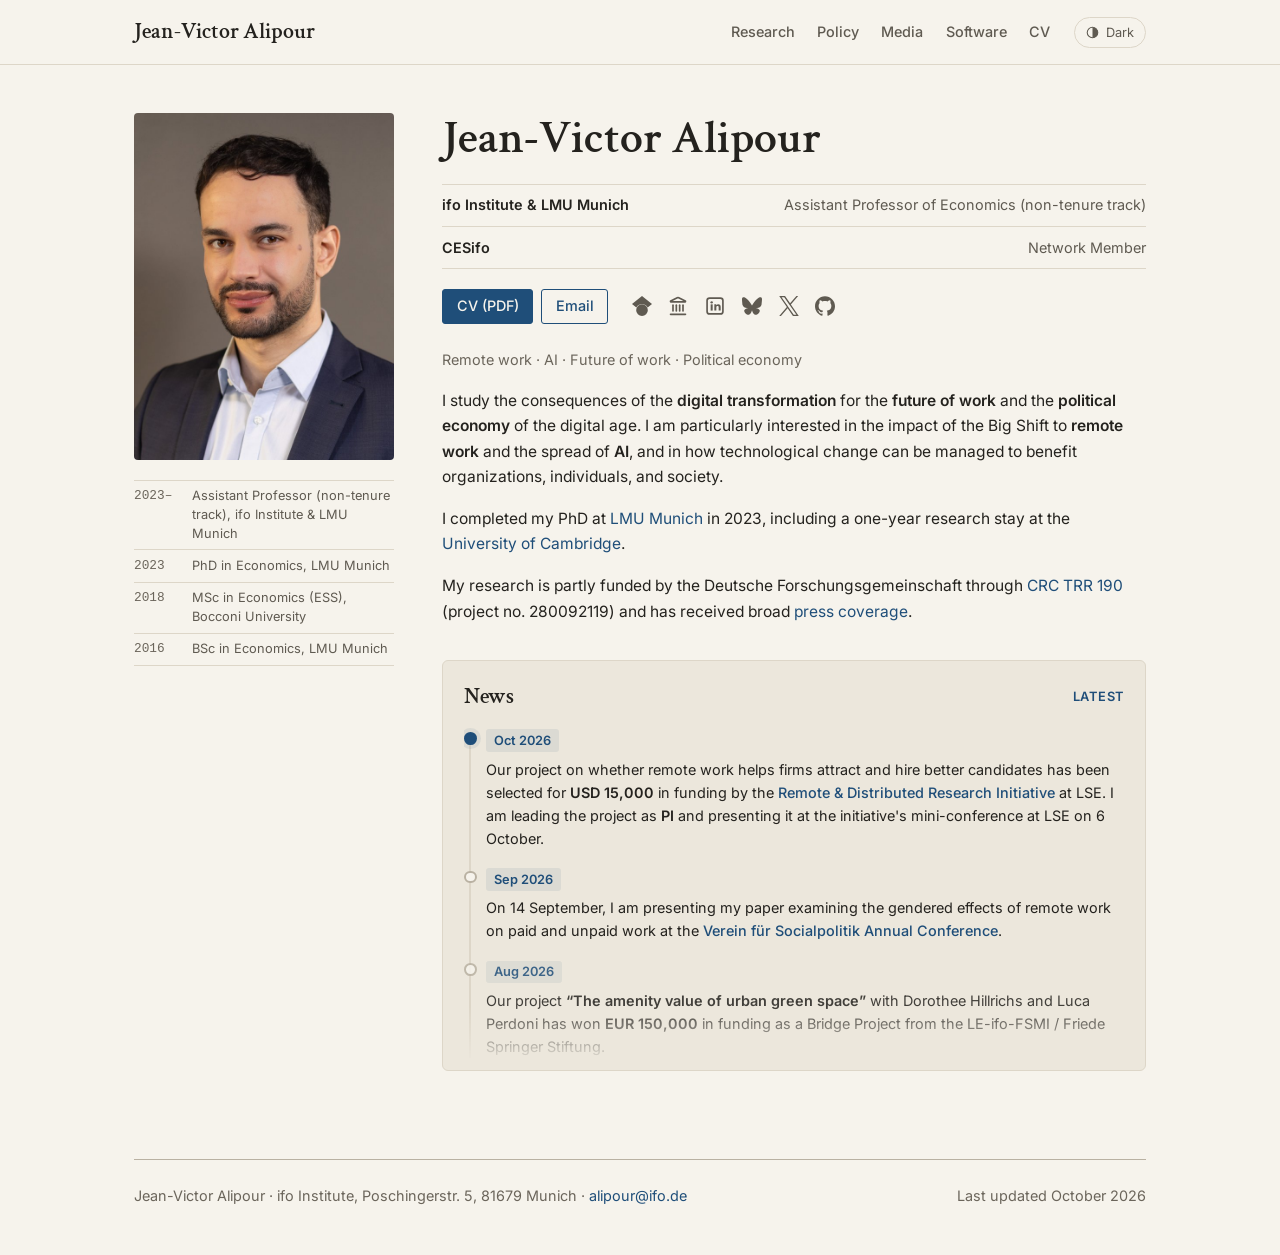
==== commit aebefd86: "News: add Aug 2026 Bridge Project funding and Sep 2026 VfS talk; gerund wording for LSE item Co-Auth" ====
--- a/index.html
+++ b/index.html
@@ -81,7 +81,15 @@
                     <ol class="news-list">
                         <li class="news-item is-new">
                             <time class="news-date" datetime="2026-10">Oct 2026</time>
-                            <p>Our project on whether remote work helps firms attract and hire better candidates has been selected for <strong>USD 15,000</strong> in funding by the <a href="https://www.lse.ac.uk/management/events/research-events/remote-distributed-research-initiative" target="_blank" rel="noopener">Remote &amp; Distributed Research Initiative</a> at LSE. I lead the project as <strong>PI</strong> and presented it at the initiative's mini-conference at LSE on 6 October.</p>
+                            <p>Our project on whether remote work helps firms attract and hire better candidates has been selected for <strong>USD 15,000</strong> in funding by the <a href="https://www.lse.ac.uk/management/events/research-events/remote-distributed-research-initiative" target="_blank" rel="noopener">Remote &amp; Distributed Research Initiative</a> at LSE. I am leading the project as <strong>PI</strong> and presenting it at the initiative's mini-conference at LSE on 6 October.</p>
+                        </li>
+                        <li class="news-item">
+                            <time class="news-date" datetime="2026-09">Sep 2026</time>
+                            <p>On 14 September, I am presenting my paper examining the gendered effects of remote work on paid and unpaid work at the <a href="https://www.socialpolitik.de/de/programme-2026" target="_blank" rel="noopener">Verein für Socialpolitik Annual Conference</a>.</p>
+                        </li>
+                        <li class="news-item">
+                            <time class="news-date" datetime="2026-08">Aug 2026</time>
+                            <p>Our project <strong>&ldquo;The amenity value of urban green space&rdquo;</strong> with Dorothee Hillrichs and Luca Perdoni has won <strong>EUR 150,000</strong> in funding as a Bridge Project from the LE-ifo-FSMI / Friede Springer Stiftung.</p>
                         </li>
                     </ol>
                     </div>
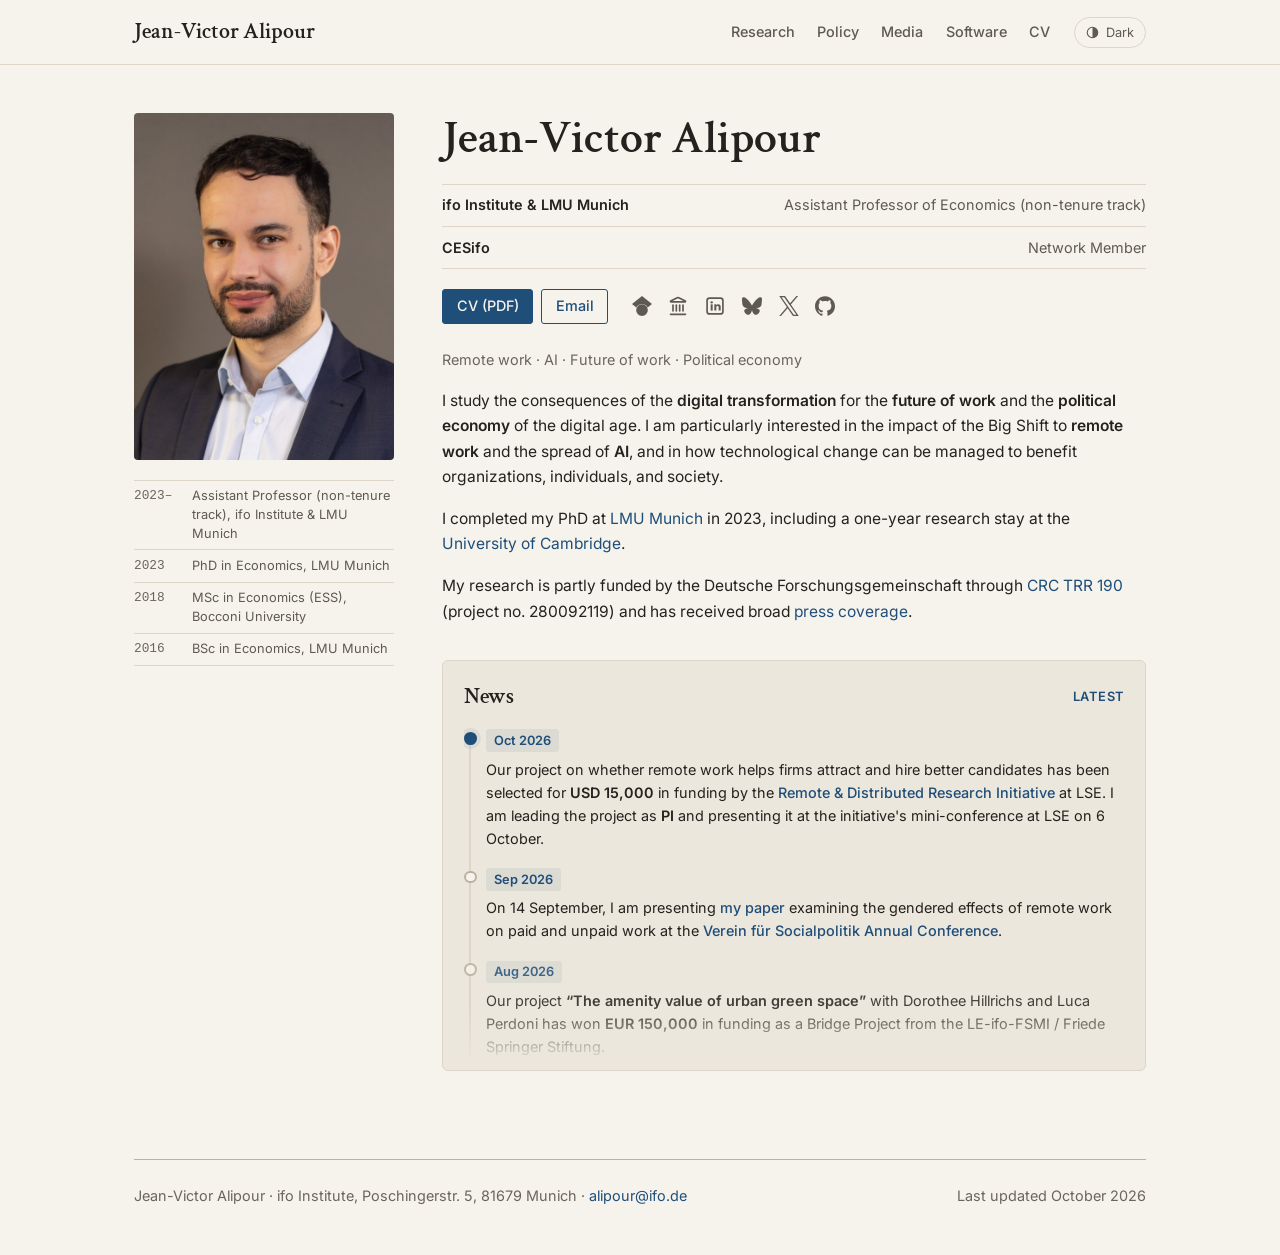
==== commit e705c442: "News: link VfS item to the WFH gender gaps paper Co-Authored-By: Claude Opus 5.5 (1M context) <norep" ====
--- a/index.html
+++ b/index.html
@@ -85,7 +85,7 @@
                         </li>
                         <li class="news-item">
                             <time class="news-date" datetime="2026-09">Sep 2026</time>
-                            <p>On 14 September, I am presenting my paper examining the gendered effects of remote work on paid and unpaid work at the <a href="https://www.socialpolitik.de/de/programme-2026" target="_blank" rel="noopener">Verein für Socialpolitik Annual Conference</a>.</p>
+                            <p>On 14 September, I am presenting <a href="papers/alipour_wfh_gender_gaps.pdf" target="_blank" rel="noopener">my paper</a> examining the gendered effects of remote work on paid and unpaid work at the <a href="https://www.socialpolitik.de/de/programme-2026" target="_blank" rel="noopener">Verein für Socialpolitik Annual Conference</a>.</p>
                         </li>
                         <li class="news-item">
                             <time class="news-date" datetime="2026-08">Aug 2026</time>
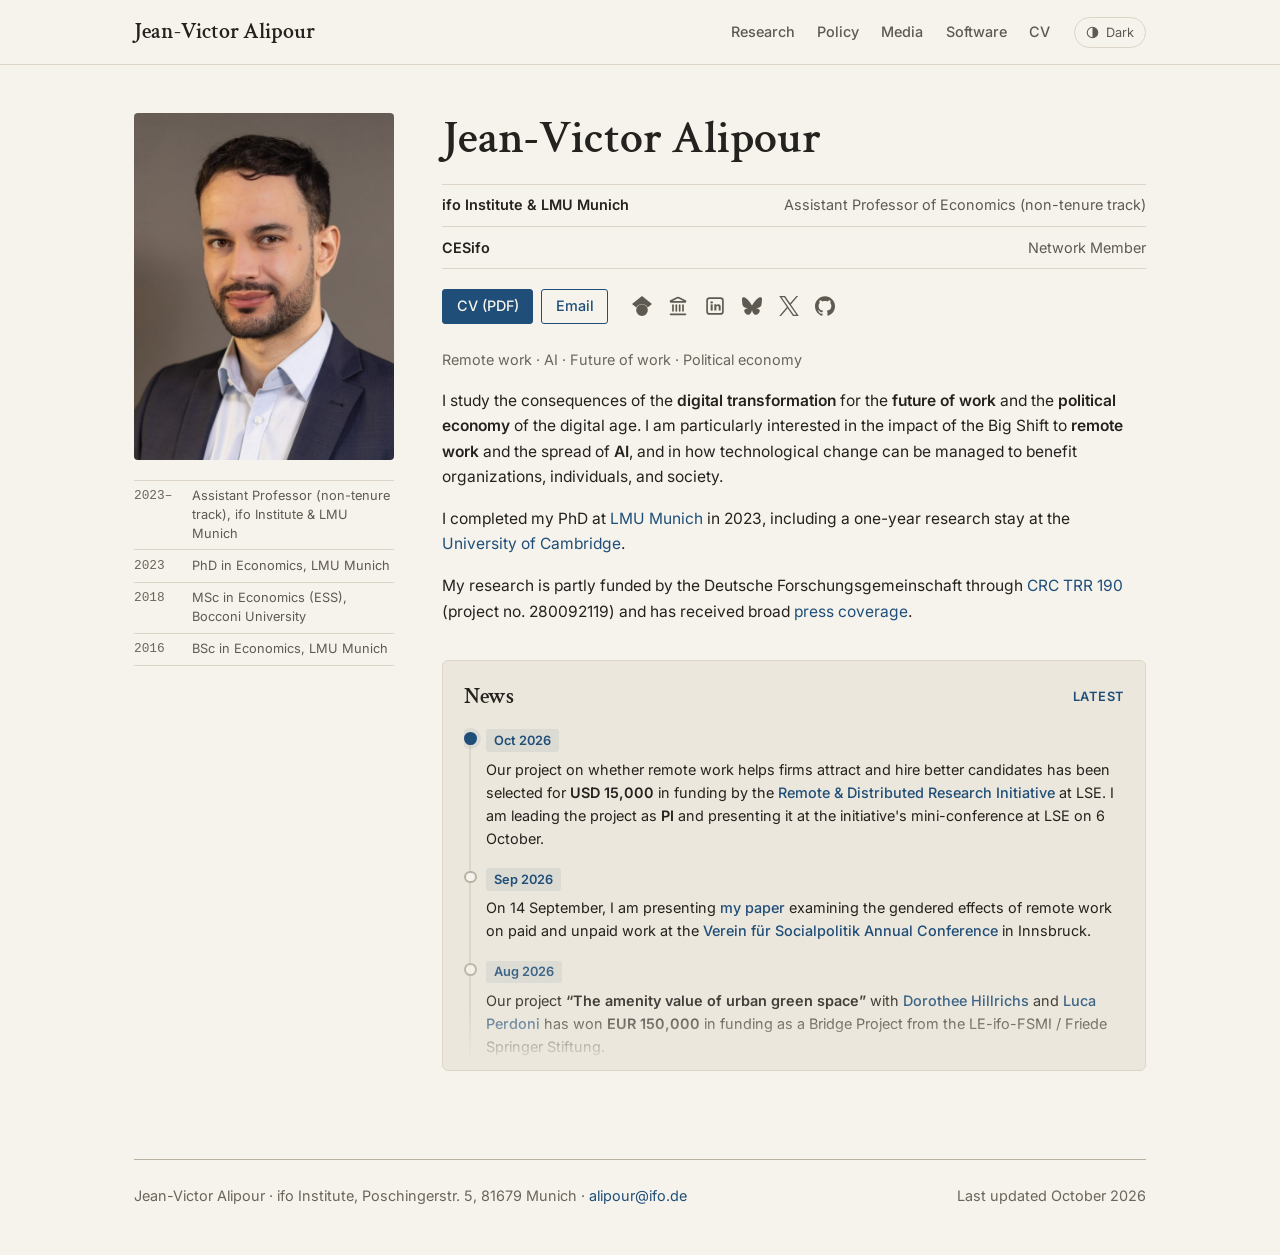
==== commit 6c1835d5: "News: VfS in Innsbruck; link co-authors' websites Co-Authored-By: Claude Opus 5.5 (1M context) <nore" ====
--- a/index.html
+++ b/index.html
@@ -85,11 +85,11 @@
                         </li>
                         <li class="news-item">
                             <time class="news-date" datetime="2026-09">Sep 2026</time>
-                            <p>On 14 September, I am presenting <a href="papers/alipour_wfh_gender_gaps.pdf" target="_blank" rel="noopener">my paper</a> examining the gendered effects of remote work on paid and unpaid work at the <a href="https://www.socialpolitik.de/de/programme-2026" target="_blank" rel="noopener">Verein für Socialpolitik Annual Conference</a>.</p>
+                            <p>On 14 September, I am presenting <a href="papers/alipour_wfh_gender_gaps.pdf" target="_blank" rel="noopener">my paper</a> examining the gendered effects of remote work on paid and unpaid work at the <a href="https://www.socialpolitik.de/de/programme-2026" target="_blank" rel="noopener">Verein für Socialpolitik Annual Conference</a> in Innsbruck.</p>
                         </li>
                         <li class="news-item">
                             <time class="news-date" datetime="2026-08">Aug 2026</time>
-                            <p>Our project <strong>&ldquo;The amenity value of urban green space&rdquo;</strong> with Dorothee Hillrichs and Luca Perdoni has won <strong>EUR 150,000</strong> in funding as a Bridge Project from the LE-ifo-FSMI / Friede Springer Stiftung.</p>
+                            <p>Our project <strong>&ldquo;The amenity value of urban green space&rdquo;</strong> with <a href="https://dahillrichs.github.io/" target="_blank" rel="noopener">Dorothee Hillrichs</a> and <a href="https://www.lucaperdoni.com/" target="_blank" rel="noopener">Luca Perdoni</a> has won <strong>EUR 150,000</strong> in funding as a Bridge Project from the LE-ifo-FSMI / Friede Springer Stiftung.</p>
                         </li>
                     </ol>
                     </div>
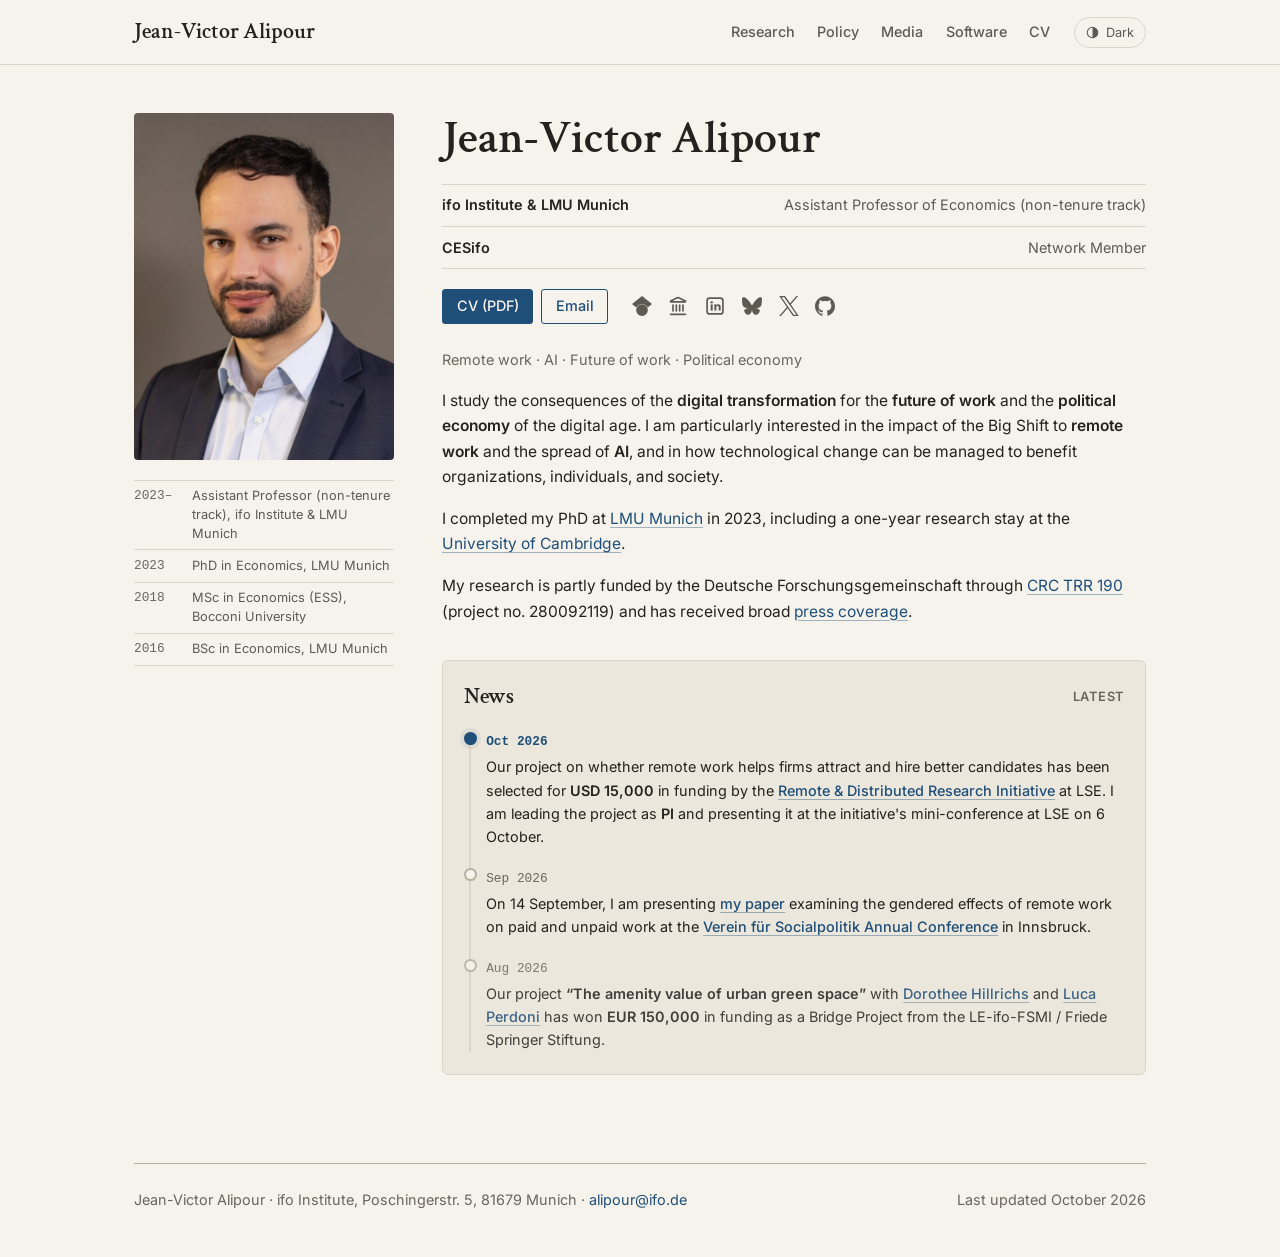
==== commit 6eb46b57: "UX pass: underlined in-text links and titles, no inner news scroller, 44px tap targets, muted Latest" ====
--- a/index.html
+++ b/index.html
@@ -4,7 +4,7 @@
     <meta charset="UTF-8">
     <meta name="viewport" content="width=device-width, initial-scale=1.0">
     <script>try{var t=localStorage.getItem('theme');if(t==='dark'||(!t&&matchMedia('(prefers-color-scheme: dark)').matches))document.documentElement.dataset.theme='dark';}catch(e){}</script>
-    <title>Jean-Victor Alipour</title>
+    <title>Jean-Victor Alipour – Economist, ifo Institute &amp; LMU Munich</title>
     <meta name="description" content="Jean-Victor Alipour is an economist at the ifo Institute and LMU Munich working on remote work, AI, the future of work, and political economy.">
     <meta name="author" content="Jean-Victor Alipour">
     <link rel="canonical" href="https://jv-alipour.github.io/">
@@ -15,7 +15,8 @@
     <meta property="og:url" content="https://jv-alipour.github.io/">
     <meta property="og:image" content="https://jv-alipour.github.io/img/og-image.jpg?v=4">
     <meta name="twitter:card" content="summary_large_image">
-    <meta name="theme-color" content="#f6f3ec">
+    <meta name="theme-color" content="#f6f3ec" media="(prefers-color-scheme: light)">
+    <meta name="theme-color" content="#191918" media="(prefers-color-scheme: dark)">
     <link rel="icon" href="data:image/svg+xml,%3Csvg xmlns='http://www.w3.org/2000/svg' viewBox='0 0 32 32'%3E%3Crect width='32' height='32' rx='5' fill='%231f4e79'/%3E%3Ctext x='16' y='21.5' font-family='Georgia,serif' font-size='13' fill='white' text-anchor='middle'%3EJVA%3C/text%3E%3C/svg%3E">
     <link rel="preload" href="fonts/inter-variable.woff2" as="font" type="font/woff2" crossorigin>
     <link rel="preload" href="fonts/crimson-text-600.woff2" as="font" type="font/woff2" crossorigin>
@@ -77,7 +78,7 @@
                         <h2 class="news-head" id="news-head">News</h2>
                         <span class="news-tag">Latest</span>
                     </div>
-                    <div class="news-scroll" tabindex="0" aria-label="News, newest first">
+                    <div class="news-scroll" role="region" tabindex="0" aria-label="News, newest first">
                     <ol class="news-list">
                         <li class="news-item is-new">
                             <time class="news-date" datetime="2026-10">Oct 2026</time>
--- a/style.css
+++ b/style.css
@@ -81,6 +81,13 @@
     text-underline-offset: 3px;
 }
 a:hover { text-decoration: underline; }
+/* in-text links: visible underline so they do not rely on colour alone (WCAG 1.4.1) */
+.bio a, .news-item p a, .paper-meta a, .page-intro a, .section-note a {
+    text-decoration: underline;
+    text-decoration-color: color-mix(in srgb, currentColor 40%, transparent);
+    text-underline-offset: 3px;
+}
+.bio a:hover, .news-item p a:hover, .paper-meta a:hover, .page-intro a:hover, .section-note a:hover { text-decoration-color: currentColor; }
 
 button { font: inherit; }
 
@@ -228,6 +235,7 @@
     scroll-margin-top: 5rem;
 }
 .section-title:not(:first-child) { margin-top: 3.5rem; }
+h1.section-title { border-bottom: 0; padding-bottom: 0; font-size: 2.4rem; margin-bottom: 1rem; }
 
 .section-note {
     color: var(--muted);
@@ -318,14 +326,7 @@
 }
 .aff b { font-weight: 600; }
 .aff > span { color: var(--muted); }
-.aff-label { color: var(--faint); }
-
-.aff-links { display: flex; flex-wrap: wrap; }
-.aff-links a + a::before {
-    content: "·";
-    color: var(--faint);
-    margin: 0 0.5rem;
-}
+
 
 .cta {
     display: flex;
@@ -378,7 +379,7 @@
     font-weight: 600;
     letter-spacing: 0.06em;
     text-transform: uppercase;
-    color: var(--accent);
+    color: var(--faint);
 }
 .news-list {
     list-style: none;
@@ -425,14 +426,12 @@
 }
 .news-date {
     display: inline-block;
-    font-size: 0.8rem;
-    font-weight: 600;
-    color: var(--accent);
-    background: var(--accent-soft);
-    border-radius: 3px;
-    padding: 0.05rem 0.5rem;
-    margin-bottom: 0.35rem;
-}
+    font-family: var(--mono);
+    font-size: 0.8rem;
+    color: var(--faint);
+    margin-bottom: 0.2rem;
+}
+.news-item.is-new .news-date { color: var(--accent); font-weight: 600; }
 .news-item p { margin: 0; font-size: 0.9rem; line-height: 1.6; }
 .news-item strong { font-weight: 600; color: var(--text); }
 .news-item p a { font-weight: 500; }
@@ -447,6 +446,7 @@
     margin-right: -0.6rem;
     padding-right: 0.6rem;
 }
+.news-scroll:not(:has(.news-item:nth-child(5))) { max-height: none; overflow: visible; margin-right: 0; padding-right: 0; }
 .news-scroll.has-more {
     -webkit-mask-image: linear-gradient(to bottom, #000 calc(100% - 3.5rem), transparent);
     mask-image: linear-gradient(to bottom, #000 calc(100% - 3.5rem), transparent);
@@ -508,8 +508,8 @@
     line-height: 1.3;
     margin: 0 0 0.3rem;
 }
-.paper-title a { color: var(--text); }
-.paper-title a:hover { color: var(--accent); }
+.paper-title a, a.entry-title { color: var(--text); text-decoration: underline; text-decoration-color: var(--line); text-decoration-thickness: 1px; text-underline-offset: 4px; }
+.paper-title a:hover, a.entry-title:hover { color: var(--accent); text-decoration-color: currentColor; }
 
 .paper-authors {
     color: var(--muted);
@@ -540,8 +540,8 @@
 }
 
 .status-journal {
-    font-family: var(--serif);
-    font-size: 1rem;
+    font-size: 0.9rem;
+    font-style: italic;
     color: var(--muted);
 }
 
@@ -944,6 +944,12 @@
     .nav-links a::after { display: none; }
 
     .theme-label { display: none; }
+    /* tap targets >= 44px */
+    .menu-toggle, .theme-toggle { min-width: 44px; min-height: 44px; justify-content: center; align-items: center; }
+    .icon-link { padding: 0.6rem; }
+    .abstract-toggle { padding: 0.35rem 0.75rem; font-size: 0.85rem; }
+    .news-scroll { max-height: none; overflow: visible; margin-right: 0; padding-right: 0; }
+    .news-scroll.has-more, .news-scroll.has-prev { -webkit-mask-image: none; mask-image: none; }
 
     .hero {
         grid-template-columns: 1fr;
@@ -951,7 +957,7 @@
     }
     /* phone/tablet: photo, then name and bio, then the mini CV */
     .profile-section { display: contents; }
-    .profile-img, .profile-fallback { max-width: 220px; order: 0; }
+    .profile-img, .profile-fallback { max-width: 160px; order: 0; }
     .content-section { order: 1; }
     .mini-cv { order: 2; margin-top: 0; }
     .profile-fallback { display: none; }
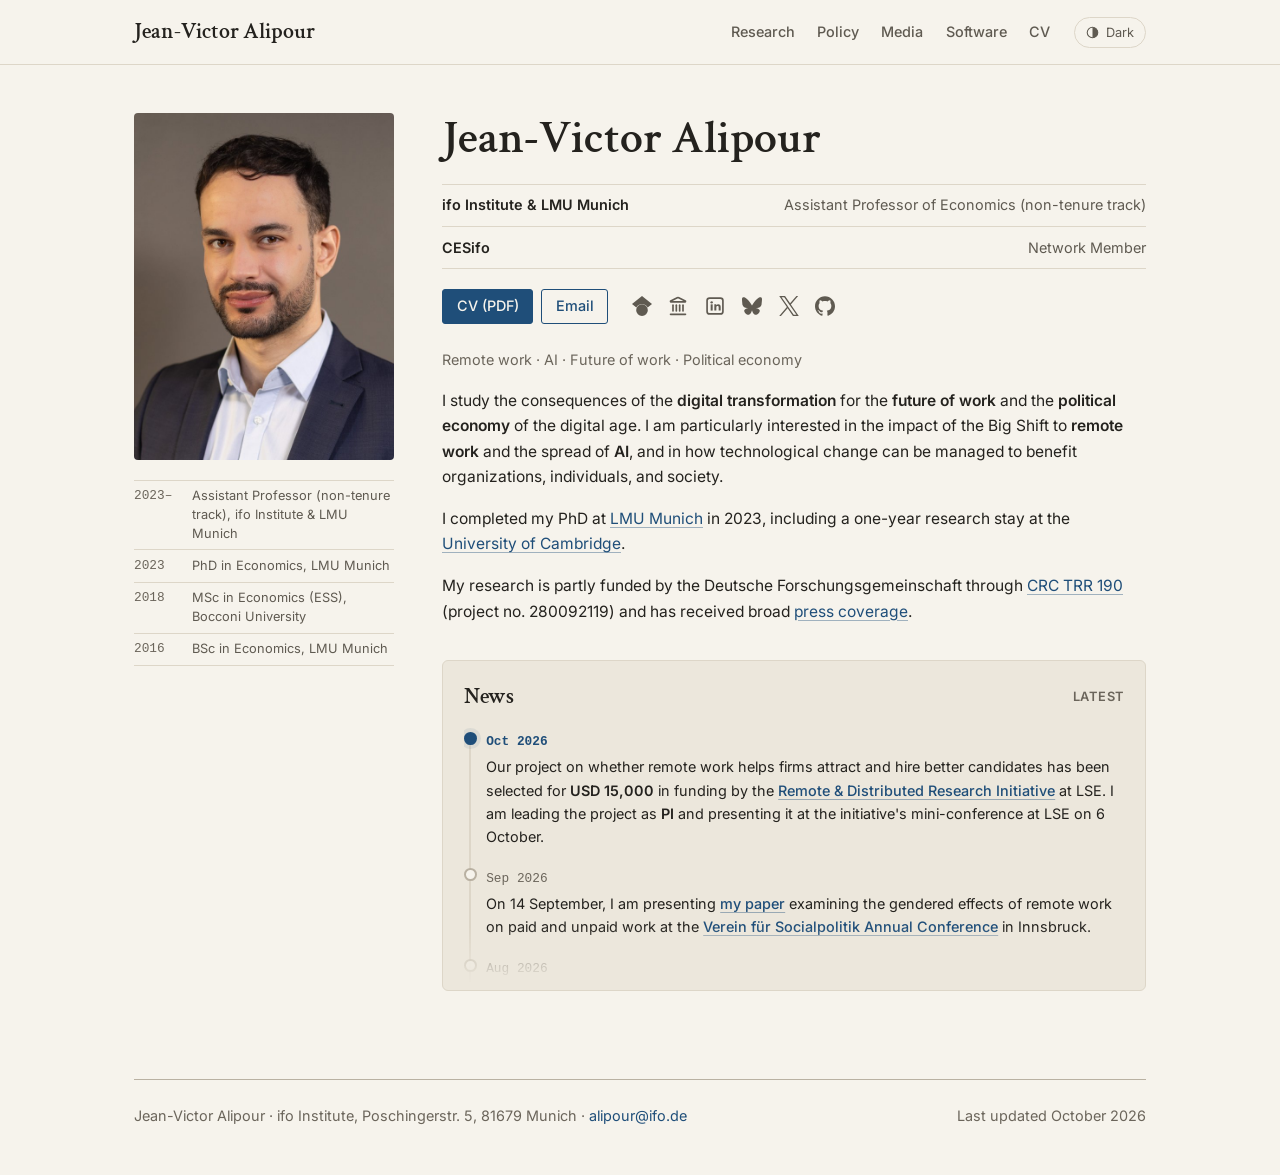
==== commit 9fb03e1a: "CV: link papers to site PDFs, add Fetzer as coauthor, fix typos - Paper links in the CV now point to" ====
--- a/index.html
+++ b/index.html
@@ -34,7 +34,7 @@
                 <li><a href="policy.html">Policy</a></li>
                 <li><a href="media.html">Media</a></li>
                 <li><a href="software.html">Software</a></li>
-                <li><a href="cv/cv_alipour.pdf" target="_blank" rel="noopener">CV</a></li>
+                <li><a href="cv/cv_alipour.pdf?v=20261029" target="_blank" rel="noopener">CV</a></li>
             </ul>
             <button class="theme-toggle" type="button" aria-label="Switch to dark theme"><svg viewBox="0 0 16 16" aria-hidden="true"><circle cx="8" cy="8" r="6.5" fill="none" stroke="currentColor" stroke-width="1.3"/><path d="M8 1.5a6.5 6.5 0 0 1 0 13z" fill="currentColor"/></svg><span class="theme-label">Dark</span></button>
             <button class="menu-toggle" type="button" onclick="toggleMenu()" aria-label="Menu" aria-controls="navLinks" aria-expanded="false">
@@ -61,7 +61,7 @@
                     <div class="aff"><b>CESifo</b><span>Network Member</span></div>
                 </div>
                 <div class="cta">
-                    <a class="btn btn-primary" href="cv/cv_alipour.pdf" target="_blank" rel="noopener">CV (PDF)</a>
+                    <a class="btn btn-primary" href="cv/cv_alipour.pdf?v=20261029" target="_blank" rel="noopener">CV (PDF)</a>
                     <a class="btn" href="mailto:alipour@ifo.de">Email</a>
                     <span class="profile-icons"><a class="icon-link" href="https://scholar.google.de/citations?user=8fLAH6QAAAAJ" target="_blank" rel="noopener" aria-label="Google Scholar" title="Google Scholar"><svg class="icon" aria-hidden="true" focusable="false"><use href="#i-scholar"/></svg></a><a class="icon-link" href="https://www.ifo.de/en/alipour-j" target="_blank" rel="noopener" aria-label="ifo profile" title="ifo profile"><svg class="icon" aria-hidden="true" focusable="false"><use href="#i-ifo"/></svg></a><a class="icon-link" href="https://www.linkedin.com/in/jean-victor-alipour" target="_blank" rel="noopener" aria-label="LinkedIn" title="LinkedIn"><svg class="icon" aria-hidden="true" focusable="false"><use href="#i-linkedin"/></svg></a><a class="icon-link" href="https://bsky.app/profile/jvali.bsky.social" target="_blank" rel="noopener" aria-label="Bluesky" title="Bluesky"><svg class="icon" aria-hidden="true" focusable="false"><use href="#i-bluesky"/></svg></a><a class="icon-link" href="https://twitter.com/AlipourJv" target="_blank" rel="noopener" aria-label="X (Twitter)" title="X (Twitter)"><svg class="icon" aria-hidden="true" focusable="false"><use href="#i-x"/></svg></a><a class="icon-link" href="https://github.com/jvali1" target="_blank" rel="noopener" aria-label="GitHub" title="GitHub"><svg class="icon" aria-hidden="true" focusable="false"><use href="#i-github"/></svg></a></span>
                 </div>
--- a/style.css
+++ b/style.css
@@ -438,7 +438,7 @@
 
 /* show the newest ~3 items; older ones are reached by scrolling and fade with age */
 .news-scroll {
-    max-height: 21rem;
+    max-height: 16rem;
     overflow-y: auto;
     overscroll-behavior: contain;
     scrollbar-width: thin;
@@ -446,7 +446,6 @@
     margin-right: -0.6rem;
     padding-right: 0.6rem;
 }
-.news-scroll:not(:has(.news-item:nth-child(5))) { max-height: none; overflow: visible; margin-right: 0; padding-right: 0; }
 .news-scroll.has-more {
     -webkit-mask-image: linear-gradient(to bottom, #000 calc(100% - 3.5rem), transparent);
     mask-image: linear-gradient(to bottom, #000 calc(100% - 3.5rem), transparent);
@@ -520,7 +519,12 @@
 
 .paper-venue {
     font-size: 0.9rem;
+    color: var(--muted);
     margin-top: 0.15rem;
+}
+.paper-venue em {
+    font-weight: 600;
+    color: var(--text);
 }
 
 .paper-state {
@@ -846,10 +850,14 @@
 
 .sub-head {
     font-family: var(--serif);
-    font-size: 1.3rem;
+    font-size: 1.6rem;
     font-weight: 600;
-    margin: 2.25rem 0 0.5rem;
-}
+    line-height: 1.2;
+    margin: 3rem 0 0.5rem;
+    padding-bottom: 0.4rem;
+    border-bottom: 1px solid var(--rule);
+}
+h1 + .sub-head { margin-top: 1.5rem; }
 
 .featured-list li.featured {
     background: var(--surface);
@@ -948,8 +956,7 @@
     .menu-toggle, .theme-toggle { min-width: 44px; min-height: 44px; justify-content: center; align-items: center; }
     .icon-link { padding: 0.6rem; }
     .abstract-toggle { padding: 0.35rem 0.75rem; font-size: 0.85rem; }
-    .news-scroll { max-height: none; overflow: visible; margin-right: 0; padding-right: 0; }
-    .news-scroll.has-more, .news-scroll.has-prev { -webkit-mask-image: none; mask-image: none; }
+    .news-scroll { max-height: 22rem; }
 
     .hero {
         grid-template-columns: 1fr;
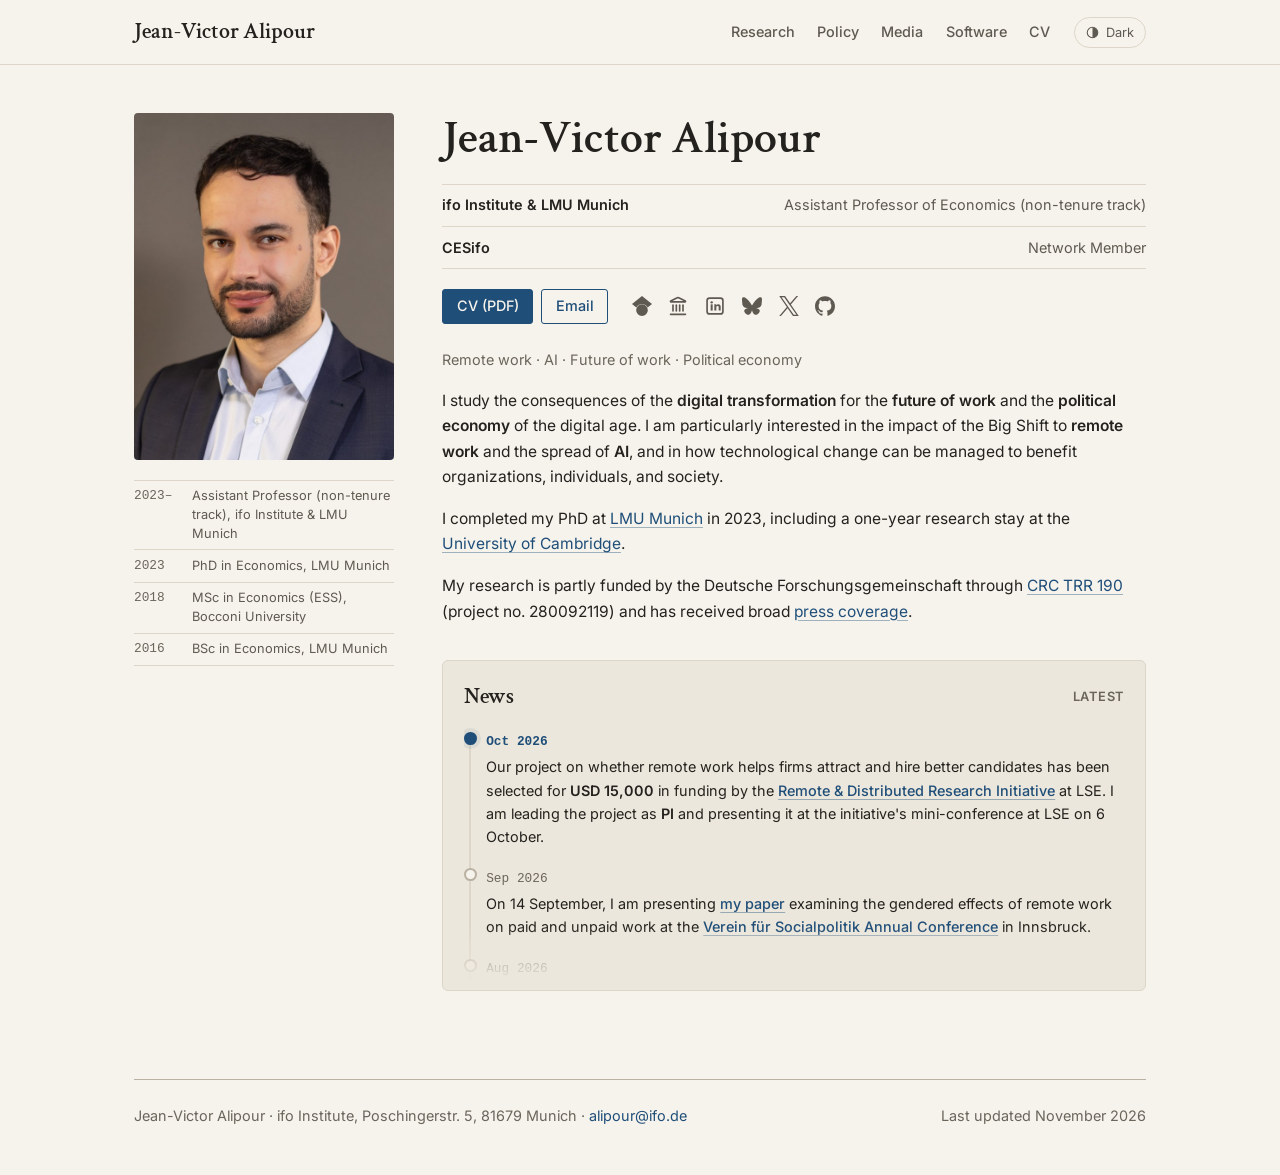
==== commit ac0dae75: "Research: Performance Pay paper now CESifo WP 12680 (new PDF, link, abstract) Co-Authored-By: Claude" ====
--- a/index.html
+++ b/index.html
@@ -103,7 +103,7 @@
     <footer class="site-footer">
         <div class="site-footer-inner">
             <p>Jean-Victor Alipour · ifo Institute, Poschingerstr. 5, 81679 Munich · <a href="mailto:alipour@ifo.de">alipour@ifo.de</a></p>
-            <p>Last updated October 2026</p>
+            <p>Last updated November 2026</p>
         </div>
     </footer>
 
